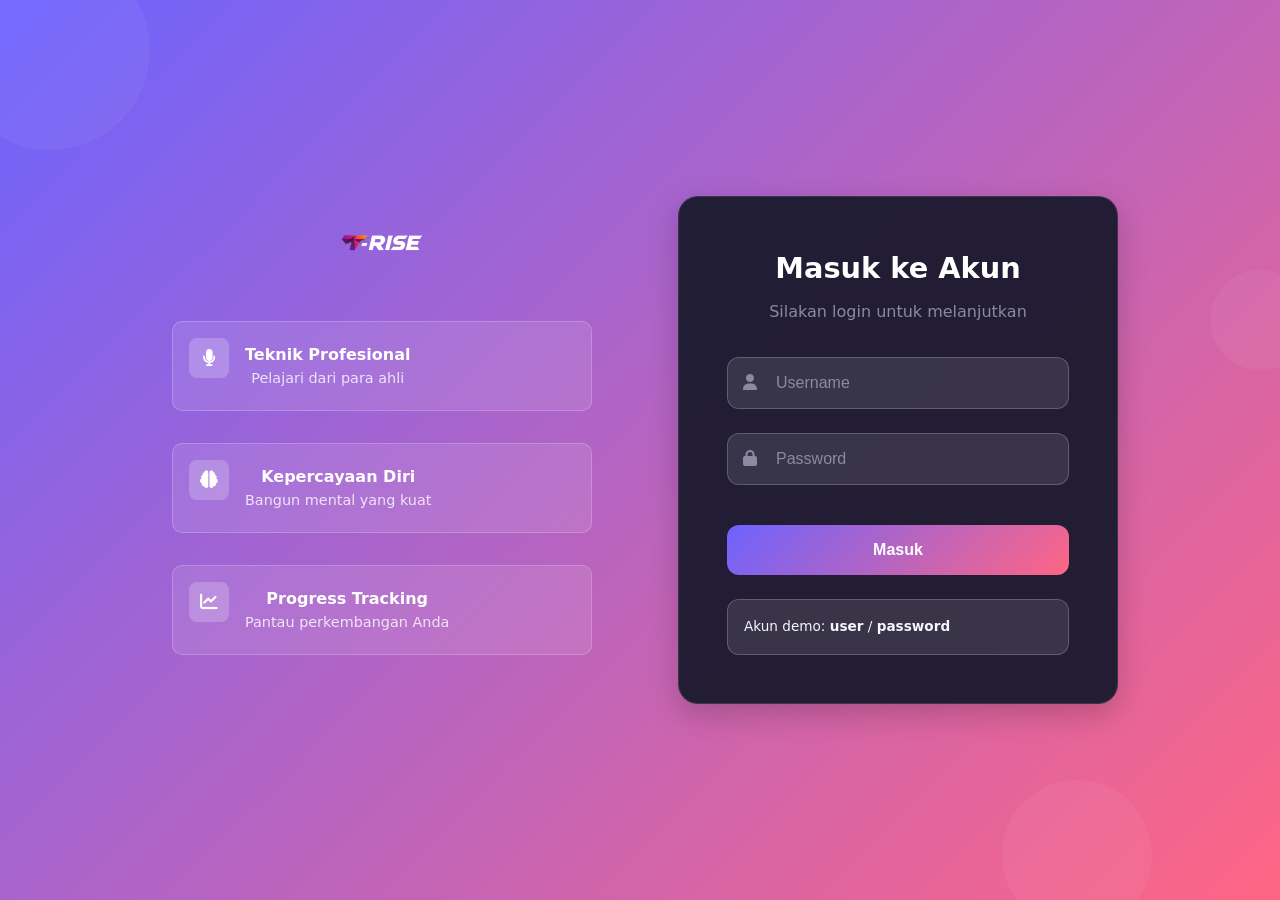
==== beranda.html @ 12af4f89 "festika-01" ====
<!DOCTYPE html>
<html lang="id">
<head>
    <meta charset="UTF-8">
    <meta name="viewport" content="width=device-width, initial-scale=1.0">
    <title>T-RISE | Beranda</title>
    <link rel="stylesheet" href="style.css">
</head>
<body>
    <header class="header">
        <div class="container">
            <div class="nav-brand">
                <div class="logo-icon">
                    <div class="logo">
    <img src="logo.png" alt="T-RISE - Public Speaking & Pengembangan Diri">
</div>
                </div>
                <span class="tagline">Public Speaking & Pengembangan Diri</span>
            </div>
            <nav class="nav-menu">
                <a href="beranda.html" class="nav-link active">Beranda</a>
                <a href="materi.html" class="nav-link">Materi</a>
                <a href="quiz.html" class="nav-link">Quiz</a>
                <a href="edukasi.html" class="nav-link">Edukasi</a>
                <button id="logoutBtn" class="btn-logout">Logout</button>
            </nav>
        </div>
    </header>

    <main class="main-content">
        <section class="hero-section">
            <div class="container">
                <div class="hero-content">
                    <h1 class="hero-title">Tingkatkan Kemampuan Public Speaking Anda</h1>
                    <p class="hero-description">
                        T-Rise membantu Anda mengembangkan keterampilan berbicara di depan umum 
                        dengan materi berkualitas, latihan interaktif, dan tips praktis.
                    </p>
                    <div class="hero-actions">
                        <a href="materi.html" class="btn-primary">Mulai Belajar</a>
                        <a href="quiz.html" class="btn-secondary">Tes Kemampuan</a>
                    </div>
                </div>
            </div>
        </section>

        <section class="features-section">
            <div class="container">
                <h2 class="section-title">Apa yang Akan Anda Pelajari?</h2>
                <div class="features-grid">
                    <div class="feature-card">
                        <div class="feature-icon">🎤</div>
                        <h3>Teknik Dasar</h3>
                        <p>Pelajari teknik dasar public speaking yang efektif dan mudah dipraktikkan.</p>
                    </div>
                    <div class="feature-card">
                        <div class="feature-icon">🧠</div>
                        <h3>Mindset & Kepercayaan Diri</h3>
                        <p>Bangun kepercayaan diri dan pola pikir yang tepat untuk berbicara di depan umum.</p>
                    </div>
                    <div class="feature-card">
                        <div class="feature-icon">💬</div>
                        <h3>Struktur Presentasi</h3>
                        <p>Pahami cara menyusun presentasi yang terstruktur dan menarik perhatian audiens.</p>
                    </div>
                    <div class="feature-card">
                        <div class="feature-icon">📊</div>
                        <h3>Quiz Interaktif</h3>
                        <p>Uji pemahaman Anda dengan quiz interaktif untuk mengukur perkembangan.</p>
                    </div>
                </div>
            </div>
        </section>
    </main>

    <footer class="footer">
        <div class="container">
            <p>&copy; 2025 T-Rise. All rights reserved.</p>
        </div>
    </footer>

    <script src="protect.js"></script>
    <script>
        document.getElementById('logoutBtn').addEventListener('click', function() {
            localStorage.removeItem('isLoggedIn');
            window.location.href = 'index.html';
        });
    </script>
</body>
</html>
---- style.css ----
/* VARIABLES & RESET */
:root {
    --primary: #6C63FF;
    --primary-dark: #5752D2;
    --secondary: #FF6584;
    --accent: #00D4AA;
    --dark: #1A1A2E;
    --darker: #0F0F1A;
    --light: #F5F7FF;
    --gray: #8A8AA3;
    --gradient: linear-gradient(135deg, var(--primary), var(--secondary));
    --shadow: 0 10px 30px rgba(0, 0, 0, 0.2);
    --transition: all 0.3s ease;
}

* {
    margin: 0;
    padding: 0;
    box-sizing: border-box;
}

body {
    font-family: 'Segoe UI', system-ui, sans-serif;
    line-height: 1.6;
    color: var(--light);
    background: var(--darker);
    overflow-x: hidden;
}

.container {
    width: 90%;
    max-width: 1200px;
    margin: 0 auto;
    padding: 0 15px;
}
/* Logo Styling */
.logo-icon {
    display: flex;
    align-items: center;
    gap: 12px;
}

.logo {
    display: flex;
    align-items: center;
    justify-content: center;
}

.logo img {
    height: 60px; /* Sesuaikan tinggi logo */
    width: auto; /* Pertahankan aspect ratio */
    display: block;
    object-fit: contain; /* Pastikan logo tidak terdistorsi */
}

.logo-text {
    font-size: 1.6rem;
    font-weight: bold;
    color: #8408a7;
    line-height: 1;
}
/* SIMPLE LOGIN LAYOUT */
.login-page {
    min-height: 100vh;
    background: linear-gradient(135deg, #6C63FF 0%, #FF6584 100%);
    display: flex;
    align-items: center;
    justify-content: center;
    padding: 1rem;
}

.login-container {
    display: grid;
    grid-template-columns: 1fr 1fr;
    gap: 2rem;
    max-width: 1000px;
    width: 100%;
    align-items: center;
}

/* Welcome Side - Simple */
.welcome-side {
    padding: 2rem;
    color: white;
}

.welcome-content {
    text-align: center;
}

.welcome-logo {
    margin-bottom: 2rem;
}

.welcome-logo .logo-img {
    height: 60px;
    margin-bottom: 1rem;
}

.welcome-text h2 {
    font-size: 2rem;
    margin-bottom: 1rem;
    font-weight: 700;
}

.welcome-text p {
    font-size: 1.1rem;
    opacity: 0.9;
    line-height: 1.6;
}

.features-grid {
    display: grid;
    gap: 1rem;
    margin: 2rem 0;
}

.feature-item {
    display: flex;
    align-items: center;
    gap: 1rem;
    padding: 1rem;
    background: rgba(255, 255, 255, 0.1);
    border-radius: 10px;
    border: 1px solid rgba(255, 255, 255, 0.2);
}

.feature-icon {
    width: 40px;
    height: 40px;
    background: rgba(255, 255, 255, 0.2);
    border-radius: 8px;
    display: flex;
    align-items: center;
    justify-content: center;
}

.feature-icon i {
    color: white;
    font-size: 1.1rem;
}

.feature-text h4 {
    margin: 0;
    font-size: 1rem;
    font-weight: 600;
}

.feature-text p {
    margin: 0;
    font-size: 0.9rem;
    opacity: 0.8;
}

/* Login Side */
.login-side {
    display: flex;
    justify-content: center;
}

.login-card {
    background: rgba(26, 26, 46, 0.95);
    border-radius: 20px;
    padding: 3rem;
    width: 100%;
    max-width: 440px;
    text-align: center;
    box-shadow: var(--shadow);
    border: 1px solid rgba(255, 255, 255, 0.1);
}

.login-header {
    margin-bottom: 2rem;
}

.login-header h2 {
    color: white;
    margin-bottom: 0.5rem;
    font-size: 1.8rem;
}

.login-header p {
    color: var(--gray);
    margin: 0;
}

/* Form Styles */
.login-form {
    text-align: left;
}

.input-group {
    position: relative;
    margin-bottom: 1.5rem;
}

.input-icon {
    position: absolute;
    left: 1rem;
    top: 50%;
    transform: translateY(-50%);
    color: var(--gray);
}

.input-group input {
    width: 100%;
    padding: 1rem 1rem 1rem 3rem;
    background: rgba(255, 255, 255, 0.1);
    border: 1px solid rgba(255, 255, 255, 0.2);
    border-radius: 10px;
    color: white;
    font-size: 1rem;
    transition: var(--transition);
}

.input-group input:focus {
    outline: none;
    border-color: #8408a7;
    background: rgba(255, 255, 255, 0.15);
}

.input-group input::placeholder {
    color: var(--gray);
}

.btn-login {
    width: 100%;
    padding: 1rem;
    background: linear-gradient(135deg, #8408a7, #6C63FF);
    color: white;
    border: none;
    border-radius: 10px;
    font-size: 1rem;
    font-weight: 600;
    cursor: pointer;
    transition: var(--transition);
    margin-top: 1rem;
}

.btn-login:hover {
    transform: translateY(-2px);
    box-shadow: 0 10px 20px rgba(132, 8, 167, 0.3);
}

.demo-account {
    margin-top: 1.5rem;
    padding: 1rem;
    background: rgba(132, 8, 167, 0.1);
    border-radius: 10px;
    font-size: 0.9rem;
    border: 1px solid rgba(132, 8, 167, 0.3);
}

/* Simple Background Elements */
.login-bg-elements {
    position: fixed;
    top: 0;
    left: 0;
    width: 100%;
    height: 100%;
    z-index: -1;
    overflow: hidden;
}

.bg-circle {
    position: absolute;
    border-radius: 50%;
    background: rgba(255, 255, 255, 0.05);
}

.bg-circle-1 {
    width: 200px;
    height: 200px;
    top: -50px;
    left: -50px;
}

.bg-circle-2 {
    width: 150px;
    height: 150px;
    bottom: -30px;
    right: 10%;
}

.bg-circle-3 {
    width: 100px;
    height: 100px;
    top: 30%;
    right: -30px;
}

/* Responsive */
@media (max-width: 768px) {
    .login-container {
        grid-template-columns: 1fr;
        gap: 1rem;
    }
    
    .welcome-side {
        padding: 1rem;
        text-align: center;
    }
    
    .welcome-text h2 {
        font-size: 1.5rem;
    }
    
    .features-grid {
        grid-template-columns: 1fr;
    }
    
    .login-card {
        padding: 2rem;
    }
}

@media (max-width: 480px) {
    .login-card {
        padding: 1.5rem;
    }
    
    .feature-item {
        flex-direction: column;
        text-align: center;
    }
}

.brand-name {
    font-size: 2.5rem;
    font-weight: 800;
    background: var(--gradient);
    -webkit-background-clip: text;
    -webkit-text-fill-color: transparent;
    background-clip: text;
    margin: 1rem 0 0.5rem;
}

.tagline {
    color: var(--gray);
    font-size: 0.9rem;
}

.login-form {
    text-align: left;
    margin-top: 2rem;
}

.input-group {
    position: relative;
    margin-bottom: 1.5rem;
}

.input-icon {
    position: absolute;
    left: 1rem;
    top: 50%;
    transform: translateY(-50%);
    color: var(--gray);
}

.input-group input {
    width: 100%;
    padding: 1rem 1rem 1rem 3rem;
    background: rgba(255, 255, 255, 0.1);
    border: 1px solid rgba(255, 255, 255, 0.2);
    border-radius: 12px;
    color: var(--light);
    font-size: 1rem;
    transition: var(--transition);
}

.input-group input:focus {
    outline: none;
    border-color: var(--primary);
}

.btn-login {
    width: 100%;
    padding: 1rem;
    background: var(--gradient);
    color: white;
    border: none;
    border-radius: 12px;
    font-size: 1rem;
    font-weight: 600;
    cursor: pointer;
    transition: var(--transition);
}

.btn-login:hover {
    transform: translateY(-2px);
    box-shadow: 0 10px 25px rgba(108, 99, 255, 0.3);
}

.demo-account {
    margin-top: 1.5rem;
    padding: 1rem;
    background: rgba(255, 255, 255, 0.1);
    border-radius: 12px;
    font-size: 0.85rem;
    border: 1px solid rgba(255, 255, 255, 0.2);
}

.notification {
    margin-top: 1rem;
    padding: 1rem;
    border-radius: 12px;
    font-weight: 600;
    text-align: center;
}

.notification.error {
    background: rgba(220, 53, 69, 0.1);
    color: #ff6b6b;
    border: 1px solid rgba(220, 53, 69, 0.2);
}

.hidden {
    display: none !important;
}

/* HEADER */
.header {
    background: rgba(26, 26, 46, 0.95);
    border-bottom: 1px solid rgba(255, 255, 255, 0.1);
    position: sticky;
    top: 0;
    z-index: 1000;
    backdrop-filter: blur(10px);
}

.header .container {
    display: flex;
    justify-content: space-between;
    align-items: center;
    padding: 1rem 15px;
}

.nav-brand {
    display: flex;
    align-items: center;
    gap: 1rem;
}

.nav-brand .tagline {
    font-size: 0.8rem;
}

.nav-menu {
    display: flex;
    align-items: center;
    gap: 1.5rem;
}

.nav-link {
    text-decoration: none;
    color: var(--gray);
    font-weight: 500;
    padding: 0.5rem 1rem;
    border-radius: 8px;
    transition: var(--transition);
}

.nav-link:hover {
    color: var(--light);
    background: rgba(255, 255, 255, 0.1);
}

.nav-link.active {
    color: var(--primary);
    background: rgba(108, 99, 255, 0.1);
}

.btn-logout {
    background: transparent;
    color: var(--secondary);
    border: 1px solid var(--secondary);
    border-radius: 8px;
    padding: 0.5rem 1rem;
    font-weight: 500;
    cursor: pointer;
    transition: var(--transition);
}

.btn-logout:hover {
    background: var(--secondary);
    color: white;
}

/* MAIN CONTENT */
.main-content {
    min-height: calc(100vh - 80px);
    padding: 2rem 0;
}

.page-title {
    font-size: 2.5rem;
    font-weight: 800;
    margin-bottom: 1rem;
    background: var(--gradient);
    -webkit-background-clip: text;
    -webkit-text-fill-color: transparent;
    background-clip: text;
    text-align: center;
}

.page-subtitle {
    font-size: 1.1rem;
    color: var(--gray);
    margin-bottom: 2rem;
    text-align: center;
}

/* BUTTONS */
.btn-primary, .btn-secondary {
    display: inline-block;
    padding: 0.75rem 1.5rem;
    border-radius: 8px;
    font-weight: 600;
    text-decoration: none;
    transition: var(--transition);
    border: none;
    cursor: pointer;
    font-size: 1rem;
}

.btn-primary {
    background: var(--gradient);
    color: white;
}

.btn-primary:hover {
    transform: translateY(-2px);
    box-shadow: 0 5px 15px rgba(108, 99, 255, 0.3);
}

.btn-secondary {
    background: transparent;
    color: var(--light);
    border: 1px solid rgba(255, 255, 255, 0.2);
}

.btn-secondary:hover {
    background: rgba(255, 255, 255, 0.1);
}

/* HERO SECTION */
.hero-section {
    padding: 4rem 0;
    text-align: center;
}

.hero-title {
    font-size: 3rem;
    margin-bottom: 1.5rem;
    background: var(--gradient);
    -webkit-background-clip: text;
    -webkit-text-fill-color: transparent;
    background-clip: text;
}

.hero-description {
    font-size: 1.2rem;
    color: var(--gray);
    margin-bottom: 2rem;
    max-width: 600px;
    margin-left: auto;
    margin-right: auto;
}

.hero-actions {
    display: flex;
    gap: 1rem;
    justify-content: center;
}

/* FEATURES SECTION */
.features-section {
    padding: 4rem 0;
}

.section-title {
    text-align: center;
    font-size: 2.5rem;
    margin-bottom: 3rem;
    background: var(--gradient);
    -webkit-background-clip: text;
    -webkit-text-fill-color: transparent;
    background-clip: text;
}

.features-grid {
    display: grid;
    grid-template-columns: repeat(auto-fit, minmax(250px, 1fr));
    gap: 2rem;
}

.feature-card {
    background: rgba(255, 255, 255, 0.05);
    border-radius: 16px;
    padding: 2rem;
    text-align: center;
    transition: var(--transition);
    border: 1px solid rgba(255, 255, 255, 0.1);
}

.feature-card:hover {
    transform: translateY(-5px);
    background: rgba(255, 255, 255, 0.08);
}

.feature-icon {
    font-size: 3rem;
    margin-bottom: 1rem;
}

.feature-card h3 {
    font-size: 1.3rem;
    margin-bottom: 1rem;
    color: var(--light);
}

.feature-card p {
    color: var(--gray);
    line-height: 1.6;
}

/* MATERI PAGE */
.materi-grid {
    display: grid;
    grid-template-columns: repeat(auto-fill, minmax(350px, 1fr));
    gap: 2rem;
    margin-top: 2rem;
}

.materi-card {
    background: rgba(255, 255, 255, 0.05);
    border-radius: 16px;
    overflow: hidden;
    transition: var(--transition);
    border: 1px solid rgba(255, 255, 255, 0.1);
}

.materi-card:hover {
    transform: translateY(-5px);
    background: rgba(255, 255, 255, 0.08);
}

.materi-header {
    padding: 1.5rem;
    background: rgba(0, 0, 0, 0.2);
    display: flex;
    justify-content: space-between;
    align-items: center;
    border-bottom: 1px solid rgba(255, 255, 255, 0.1);
}

.materi-header h2 {
    font-size: 1.3rem;
    color: var(--light);
}

.badge {
    padding: 0.4rem 0.8rem;
    border-radius: 20px;
    font-size: 0.8rem;
    font-weight: 600;
    background: var(--gradient);
    color: white;
}

.materi-content {
    padding: 1.5rem;
}

.materi-content p {
    color: var(--gray);
    margin-bottom: 1rem;
    line-height: 1.6;
}

.materi-content ul {
    list-style: none;
    padding: 0;
}

.materi-content li {
    padding: 0.5rem 0;
    color: var(--gray);
    position: relative;
    padding-left: 1.5rem;
}

.materi-content li::before {
    content: '✓';
    position: absolute;
    left: 0;
    color: var(--accent);
    font-weight: bold;
}

/* MODUL CONTAINER STYLES */
.modul-container {
    display: flex;
    flex-direction: column;
    gap: 2rem;
    margin-top: 2rem;
}

.modul-card {
    background: rgba(255, 255, 255, 0.05);
    border-radius: 16px;
    border: 1px solid rgba(255, 255, 255, 0.1);
    overflow: hidden;
    transition: var(--transition);
}

.modul-card:hover {
    transform: translateY(-5px);
    background: rgba(255, 255, 255, 0.08);
}

.modul-header {
    background: rgba(108, 99, 255, 0.1);
    padding: 2rem;
    border-bottom: 1px solid rgba(255, 255, 255, 0.1);
    display: flex;
    align-items: center;
    gap: 1.5rem;
}

.modul-number {
    width: 60px;
    height: 60px;
    background: var(--gradient);
    border-radius: 12px;
    display: flex;
    align-items: center;
    justify-content: center;
    color: white;
    font-size: 1.5rem;
    font-weight: 800;
}

.modul-header h2 {
    color: var(--light);
    margin: 0;
    font-size: 1.5rem;
}

.modul-content {
    padding: 2rem;
}

.modul-content h3 {
    color: var(--light);
    margin: 1.5rem 0 1rem 0;
    font-size: 1.2rem;
}

.modul-content h3:first-child {
    margin-top: 0;
}

.modul-content p {
    color: var(--gray);
    line-height: 1.6;
    margin-bottom: 1rem;
}

.modul-content ul, .modul-content ol {
    color: var(--gray);
    margin: 1rem 0;
    padding-left: 1.5rem;
}

.modul-content li {
    margin-bottom: 0.5rem;
    line-height: 1.5;
}

.modul-content strong {
    color: var(--light);
}

/* Responsive Design */
@media (max-width: 768px) {
    .modul-header {
        flex-direction: column;
        text-align: center;
        gap: 1rem;
        padding: 1.5rem;
    }
    
    .modul-content {
        padding: 1.5rem;
    }
    
    .modul-header h2 {
        font-size: 1.3rem;
    }
}

/* QUIZ PAGE */
.quiz-container {
    background: rgba(255, 255, 255, 0.05);
    border-radius: 16px;
    padding: 2rem;
    max-width: 800px;
    margin: 0 auto;
    border: 1px solid rgba(255, 255, 255, 0.1);
}

.quiz-start {
    text-align: center;
    padding: 2rem 0;
}

.quiz-start h2 {
    margin-bottom: 1rem;
    color: var(--light);
}

.quiz-start p {
    margin-bottom: 2rem;
    color: var(--gray);
}

.quiz-screen {
    display: flex;
    flex-direction: column;
    gap: 2rem;
}

.quiz-progress {
    display: flex;
    flex-direction: column;
    gap: 0.5rem;
}

.progress-bar {
    height: 6px;
    background: rgba(255, 255, 255, 0.1);
    border-radius: 3px;
    overflow: hidden;
}

.progress-fill {
    height: 100%;
    background: var(--gradient);
    border-radius: 3px;
    transition: width 0.3s ease;
}

.quiz-question h2 {
    margin-bottom: 1.5rem;
    color: var(--light);
}

.quiz-options {
    display: flex;
    flex-direction: column;
    gap: 1rem;
}

.quiz-option {
    padding: 1rem;
    background: rgba(255, 255, 255, 0.05);
    border: 1px solid rgba(255, 255, 255, 0.1);
    border-radius: 8px;
    cursor: pointer;
    transition: var(--transition);
}

.quiz-option:hover {
    background: rgba(255, 255, 255, 0.1);
}

.quiz-option.selected {
    background: rgba(108, 99, 255, 0.2);
    border-color: var(--primary);
}

.quiz-navigation {
    text-align: center;
}

.quiz-result {
    text-align: center;
    padding: 2rem 0;
}

.score-display {
    margin: 2rem 0;
}

.score-circle {
    width: 150px;
    height: 150px;
    border-radius: 50%;
    background: var(--gradient);
    display: flex;
    flex-direction: column;
    justify-content: center;
    align-items: center;
    color: white;
    margin: 0 auto;
}

#scoreValue {
    font-size: 2.5rem;
    font-weight: 700;
}

.score-label {
    font-size: 0.9rem;
}

.result-message {
    font-size: 1.1rem;
    margin-bottom: 2rem;
    color: var(--gray);
}

.result-actions {
    display: flex;
    justify-content: center;
    gap: 1rem;
}

/* EDUKASI PAGE */
.articles-grid {
    display: grid;
    grid-template-columns: repeat(auto-fill, minmax(350px, 1fr));
    gap: 2rem;
    margin-top: 2rem;
}

.article-card {
    background: rgba(255, 255, 255, 0.05);
    border-radius: 16px;
    overflow: hidden;
    transition: var(--transition);
    border: 1px solid rgba(255, 255, 255, 0.1);
}

.article-card:hover {
    transform: translateY(-5px);
    background: rgba(255, 255, 255, 0.08);
}

.article-image {
    height: 150px;
    background: var(--gradient);
    display: flex;
    justify-content: center;
    align-items: center;
}

.image-placeholder {
    font-size: 3rem;
}

.article-content {
    padding: 1.5rem;
}

.article-content h2 {
    font-size: 1.3rem;
    margin-bottom: 0.75rem;
    color: var(--light);
}

.article-meta {
    font-size: 0.85rem;
    color: var(--gray);
    margin-bottom: 1rem;
}

.article-excerpt {
    color: var(--gray);
    margin-bottom: 1.5rem;
    line-height: 1.6;
}

.article-link {
    color: var(--primary);
    text-decoration: none;
    font-weight: 600;
    transition: var(--transition);
}

.article-link:hover {
    color: var(--primary-dark);
}

/* FOOTER */
.footer {
    background: rgba(15, 15, 26, 0.8);
    border-top: 1px solid rgba(255, 255, 255, 0.1);
    padding: 2rem 0;
    margin-top: 4rem;
    text-align: center;
}

/* RESPONSIVE DESIGN */
@media (max-width: 768px) {
    .header .container {
        flex-direction: column;
        gap: 1rem;
    }
    
    .nav-menu {
        flex-wrap: wrap;
        justify-content: center;
    }
    
    .page-title {
        font-size: 2rem;
    }
    
    .hero-title {
        font-size: 2rem;
    }
    
    .section-title {
        font-size: 2rem;
    }
    
    .features-grid,
    .materi-grid,
    .articles-grid {
        grid-template-columns: 1fr;
    }
    
    .hero-actions {
        flex-direction: column;
        align-items: center;
    }
    
    .result-actions {
        flex-direction: column;
        align-items: center;
    }

    /* Additional styles for detail pages */
.exercise-steps {
    display: flex;
    flex-direction: column;
    gap: 1.5rem;
    margin-top: 1.5rem;
}

.step {
    display: flex;
    gap: 1rem;
    align-items: flex-start;
}

.step-number {
    width: 40px;
    height: 40px;
    background: var(--gradient);
    border-radius: 50%;
    display: flex;
    align-items: center;
    justify-content: center;
    color: white;
    font-weight: 700;
    flex-shrink: 0;
}

.step-content h4 {
    color: var(--light);
    margin-bottom: 0.5rem;
}

.step-content p {
    color: var(--gray);
    line-height: 1.6;
}

.technique-grid {
    display: grid;
    grid-template-columns: repeat(auto-fit, minmax(250px, 1fr));
    gap: 1.5rem;
    margin-top: 1.5rem;
}

.technique-item {
    display: flex;
    gap: 1rem;
    padding: 1.5rem;
    background: rgba(255, 255, 255, 0.05);
    border-radius: 12px;
    border: 1px solid rgba(255, 255, 255, 0.1);
}

.technique-icon {
    width: 50px;
    height: 50px;
    background: var(--gradient);
    border-radius: 12px;
    display: flex;
    align-items: center;
    justify-content: center;
    color: white;
    font-size: 1.2rem;
    flex-shrink: 0;
}

.technique-content h4 {
    color: var(--light);
    margin-bottom: 0.5rem;
}

.technique-content p {
    color: var(--gray);
    font-size: 0.9rem;
    line-height: 1.5;
}

/* QUICK ACCESS STYLES */
.quick-access {
    margin-top: 4rem;
    padding: 2rem;
    background: rgba(255, 255, 255, 0.05);
    border-radius: 20px;
    border: 1px solid rgba(255, 255, 255, 0.1);
}

.quick-access h3 {
    text-align: center;
    margin-bottom: 2rem;
    color: var(--light);
}

.quick-links {
    display: flex;
    flex-direction: column;
    gap: 1rem;
}

.quick-link {
    display: flex;
    align-items: center;
    gap: 1.5rem;
    padding: 1.5rem;
    background: rgba(255, 255, 255, 0.05);
    border-radius: 12px;
    text-decoration: none;
    transition: var(--transition);
    border: 1px solid rgba(255, 255, 255, 0.1);
}

.quick-link:hover {
    background: rgba(255, 255, 255, 0.1);
    transform: translateX(10px);
    border-color: var(--primary);
}

.quick-icon {
    width: 50px;
    height: 50px;
    background: var(--gradient);
    border-radius: 12px;
    display: flex;
    align-items: center;
    justify-content: center;
    color: white;
    font-size: 1.2rem;
}

.quick-content {
    flex: 1;
}

.quick-content h4 {
    color: var(--light);
    margin-bottom: 0.25rem;
}

.quick-content p {
    color: var(--gray);
    font-size: 0.9rem;
    margin-bottom: 0.5rem;
}

.quick-status {
    font-size: 0.8rem;
    padding: 0.3rem 0.8rem;
    border-radius: 15px;
    background: rgba(0, 212, 170, 0.2);
    color: var(--accent);
    border: 1px solid rgba(0, 212, 170, 0.3);
}

.quick-link i.fa-chevron-right {
    color: var(--gray);
    transition: var(--transition);
}

.quick-link:hover i.fa-chevron-right {
    color: var(--primary);
    transform: translateX(5px);
}

/* PATH STEPS AS LINKS */
.path-steps {
    display: flex;
    justify-content: center;
    gap: 2rem;
    margin-top: 2rem;
}

.path-step {
    display: flex;
    align-items: center;
    gap: 1rem;
    padding: 1.5rem;
    background: rgba(255, 255, 255, 0.05);
    border-radius: 16px;
    border: 1px solid rgba(255, 255, 255, 0.1);
    transition: var(--transition);
    flex: 1;
    max-width: 200px;
    text-decoration: none;
    color: inherit;
}

.path-step:hover {
    background: rgba(255, 255, 255, 0.1);
    transform: translateY(-5px);
    border-color: var(--primary);
}

.path-step.active {
    background: rgba(108, 99, 255, 0.2);
    border-color: var(--primary);
    transform: translateY(-5px);
}

/* BUTTON STYLES FOR LINKS */
.btn-continue, .btn-start {
    display: inline-flex;
    align-items: center;
    gap: 0.5rem;
    padding: 0.75rem 1.5rem;
    background: var(--gradient);
    color: white;
    border: none;
    border-radius: 8px;
    font-weight: 600;
    text-decoration: none;
    cursor: pointer;
    transition: var(--transition);
    font-size: 0.9rem;
}

.btn-continue:hover, .btn-start:hover {
    transform: translateY(-2px);
    box-shadow: 0 5px 15px rgba(108, 99, 255, 0.3);
}

.btn-start {
    background: rgba(255, 255, 255, 0.1);
    border: 1px solid rgba(255, 255, 255, 0.2);
}

.btn-start:hover {
    background: rgba(255, 255, 255, 0.2);
}

/* PROGRESS BAR STYLES */
.progress-container {
    flex: 1;
}

.progress-info {
    display: flex;
    justify-content: space-between;
    margin-bottom: 0.5rem;
    font-size: 0.85rem;
}

.progress-text {
    color: var(--gray);
}

.progress-percent {
    color: var(--light);
    font-weight: 600;
}

.progress-bar {
    width: 100%;
    height: 6px;
    background: rgba(255, 255, 255, 0.1);
    border-radius: 3px;
    overflow: hidden;
}

.progress-fill {
    height: 100%;
    border-radius: 3px;
    transition: width 0.3s ease;
}

/* Responsive Design */
@media (max-width: 768px) {
    .path-steps {
        flex-direction: column;
        align-items: center;
    }
    
    .path-step {
        max-width: 100%;
        width: 100%;
    }
    
    .quick-link {
        flex-direction: column;
        text-align: center;
        gap: 1rem;
    }
    
    .quick-link:hover {
        transform: translateY(-5px);
    }
    
    .materi-footer {
        flex-direction: column;
        gap: 1rem;
    }
    
    .progress-container {
        width: 100%;
    }
}
}
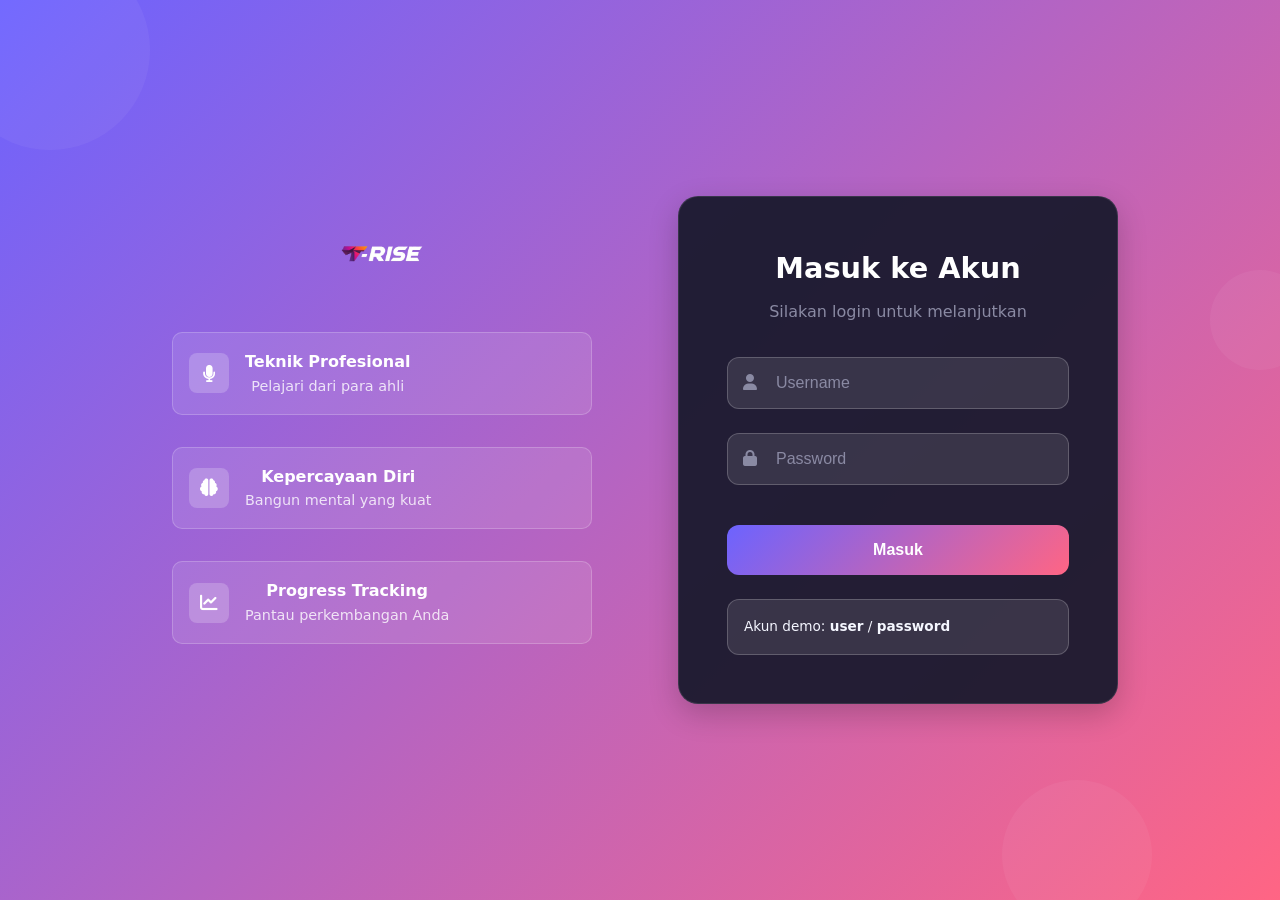
==== commit 39de85f6: "update header" ====
--- a/beranda.html
+++ b/beranda.html
@@ -8,24 +8,38 @@
 </head>
 <body>
     <header class="header">
-        <div class="container">
-            <div class="nav-brand">
-                <div class="logo-icon">
-                    <div class="logo">
-    <img src="logo.png" alt="T-RISE - Public Speaking & Pengembangan Diri">
-</div>
-                </div>
-                <span class="tagline">Public Speaking & Pengembangan Diri</span>
-            </div>
-            <nav class="nav-menu">
-                <a href="beranda.html" class="nav-link active">Beranda</a>
-                <a href="materi.html" class="nav-link">Materi</a>
-                <a href="quiz.html" class="nav-link">Quiz</a>
-                <a href="edukasi.html" class="nav-link">Edukasi</a>
-                <button id="logoutBtn" class="btn-logout">Logout</button>
-            </nav>
-        </div>
-    </header>
+  <div class="container">
+    
+    <!-- 1. BAGIAN KIRI (LOGO & BRAND) -->
+    <div class="nav-brand">
+      <div class="logo">
+        <!-- Ganti src dengan path logo kamu yang benar -->
+        <img src="logo.png" alt="Logo T-Rise"> 
+      </div>
+      <div>
+        <div class="brand-name">T-RISE</div>
+        <span class="tagline">Public Speaking & Pengembangan Diri</span>
+      </div>
+    </div>
+
+    <!-- 2. TOMBOL HAMBURGER (WAJIB ADA) -->
+    <button class="nav-toggle" id="navToggle" aria-label="Menu" aria-expanded="false">
+      <span></span>
+      <span></span>
+      <span></span>
+    </button>
+
+    <!-- 3. MENU NAVIGASI -->
+    <nav class="nav-menu" id="navMenu">
+      <a href="#" class="nav-link active">Beranda</a>
+      <a href="#" class="nav-link">Materi</a>
+      <a href="#" class="nav-link">Quiz</a>
+      <a href="#" class="nav-link">Edukasi</a>
+      <button class="btn-logout">Logout</button>
+    </nav>
+
+  </div>
+</header>
 
     <main class="main-content">
         <section class="hero-section">
@@ -81,6 +95,36 @@
 
     <script src="protect.js"></script>
     <script>
+        
+(function () {
+  const toggle = document.getElementById('navToggle');
+  const menu = document.getElementById('navMenu');
+  if (!toggle || !menu) return;
+
+  toggle.addEventListener('click', function () {
+    const open = menu.classList.toggle('is-open');
+    toggle.classList.toggle('is-open', open);
+    toggle.setAttribute('aria-expanded', open ? 'true' : 'false');
+  });
+
+  // Tutup menu jika link diklik
+  menu.querySelectorAll('a, .btn-logout').forEach(function (el) {
+    el.addEventListener('click', function () {
+      menu.classList.remove('is-open');
+      toggle.classList.remove('is-open');
+      toggle.setAttribute('aria-expanded', 'false');
+    });
+  });
+
+  // Tutup menu jika klik di luar area header
+  document.addEventListener('click', function (e) {
+    if (!menu.classList.contains('is-open')) return;
+    if (e.target.closest('.header')) return;
+    menu.classList.remove('is-open');
+    toggle.classList.remove('is-open');
+    toggle.setAttribute('aria-expanded', 'false');
+  });
+})();
         document.getElementById('logoutBtn').addEventListener('click', function() {
             localStorage.removeItem('isLoggedIn');
             window.location.href = 'index.html';
--- a/style.css
+++ b/style.css
@@ -1,4 +1,6 @@
-/* VARIABLES & RESET */
+/* ══════════════════════════════════════════
+   VARIABLES & RESET
+══════════════════════════════════════════ */
 :root {
     --primary: #6C63FF;
     --primary-dark: #5752D2;
@@ -33,7 +35,10 @@
     margin: 0 auto;
     padding: 0 15px;
 }
-/* Logo Styling */
+
+/* ══════════════════════════════════════════
+   LOGO
+══════════════════════════════════════════ */
 .logo-icon {
     display: flex;
     align-items: center;
@@ -47,10 +52,10 @@
 }
 
 .logo img {
-    height: 60px; /* Sesuaikan tinggi logo */
-    width: auto; /* Pertahankan aspect ratio */
+    height: 60px;
+    width: auto;
     display: block;
-    object-fit: contain; /* Pastikan logo tidak terdistorsi */
+    object-fit: contain;
 }
 
 .logo-text {
@@ -59,7 +64,10 @@
     color: #8408a7;
     line-height: 1;
 }
-/* SIMPLE LOGIN LAYOUT */
+
+/* ══════════════════════════════════════════
+   LOGIN PAGE
+══════════════════════════════════════════ */
 .login-page {
     min-height: 100vh;
     background: linear-gradient(135deg, #6C63FF 0%, #FF6584 100%);
@@ -78,7 +86,6 @@
     align-items: center;
 }
 
-/* Welcome Side - Simple */
 .welcome-side {
     padding: 2rem;
     color: white;
@@ -152,7 +159,7 @@
     opacity: 0.8;
 }
 
-/* Login Side */
+/* Login side */
 .login-side {
     display: flex;
     justify-content: center;
@@ -184,9 +191,9 @@
     margin: 0;
 }
 
-/* Form Styles */
 .login-form {
     text-align: left;
+    margin-top: 2rem;
 }
 
 .input-group {
@@ -207,15 +214,15 @@
     padding: 1rem 1rem 1rem 3rem;
     background: rgba(255, 255, 255, 0.1);
     border: 1px solid rgba(255, 255, 255, 0.2);
-    border-radius: 10px;
-    color: white;
+    border-radius: 12px;
+    color: var(--light);
     font-size: 1rem;
     transition: var(--transition);
 }
 
 .input-group input:focus {
     outline: none;
-    border-color: #8408a7;
+    border-color: var(--primary);
     background: rgba(255, 255, 255, 0.15);
 }
 
@@ -226,10 +233,10 @@
 .btn-login {
     width: 100%;
     padding: 1rem;
-    background: linear-gradient(135deg, #8408a7, #6C63FF);
+    background: var(--gradient);
     color: white;
     border: none;
-    border-radius: 10px;
+    border-radius: 12px;
     font-size: 1rem;
     font-weight: 600;
     cursor: pointer;
@@ -239,19 +246,34 @@
 
 .btn-login:hover {
     transform: translateY(-2px);
-    box-shadow: 0 10px 20px rgba(132, 8, 167, 0.3);
+    box-shadow: 0 10px 25px rgba(108, 99, 255, 0.3);
 }
 
 .demo-account {
     margin-top: 1.5rem;
     padding: 1rem;
-    background: rgba(132, 8, 167, 0.1);
-    border-radius: 10px;
+    background: rgba(255, 255, 255, 0.1);
+    border-radius: 12px;
+    font-size: 0.85rem;
+    border: 1px solid rgba(255, 255, 255, 0.2);
+}
+
+.brand-name {
+    font-size: 2.5rem;
+    font-weight: 800;
+    background: var(--gradient);
+    -webkit-background-clip: text;
+    -webkit-text-fill-color: transparent;
+    background-clip: text;
+    margin: 1rem 0 0.5rem;
+}
+
+.tagline {
+    color: var(--gray);
     font-size: 0.9rem;
-    border: 1px solid rgba(132, 8, 167, 0.3);
-}
-
-/* Simple Background Elements */
+}
+
+/* Background elements */
 .login-bg-elements {
     position: fixed;
     top: 0;
@@ -289,118 +311,7 @@
     right: -30px;
 }
 
-/* Responsive */
-@media (max-width: 768px) {
-    .login-container {
-        grid-template-columns: 1fr;
-        gap: 1rem;
-    }
-    
-    .welcome-side {
-        padding: 1rem;
-        text-align: center;
-    }
-    
-    .welcome-text h2 {
-        font-size: 1.5rem;
-    }
-    
-    .features-grid {
-        grid-template-columns: 1fr;
-    }
-    
-    .login-card {
-        padding: 2rem;
-    }
-}
-
-@media (max-width: 480px) {
-    .login-card {
-        padding: 1.5rem;
-    }
-    
-    .feature-item {
-        flex-direction: column;
-        text-align: center;
-    }
-}
-
-.brand-name {
-    font-size: 2.5rem;
-    font-weight: 800;
-    background: var(--gradient);
-    -webkit-background-clip: text;
-    -webkit-text-fill-color: transparent;
-    background-clip: text;
-    margin: 1rem 0 0.5rem;
-}
-
-.tagline {
-    color: var(--gray);
-    font-size: 0.9rem;
-}
-
-.login-form {
-    text-align: left;
-    margin-top: 2rem;
-}
-
-.input-group {
-    position: relative;
-    margin-bottom: 1.5rem;
-}
-
-.input-icon {
-    position: absolute;
-    left: 1rem;
-    top: 50%;
-    transform: translateY(-50%);
-    color: var(--gray);
-}
-
-.input-group input {
-    width: 100%;
-    padding: 1rem 1rem 1rem 3rem;
-    background: rgba(255, 255, 255, 0.1);
-    border: 1px solid rgba(255, 255, 255, 0.2);
-    border-radius: 12px;
-    color: var(--light);
-    font-size: 1rem;
-    transition: var(--transition);
-}
-
-.input-group input:focus {
-    outline: none;
-    border-color: var(--primary);
-}
-
-.btn-login {
-    width: 100%;
-    padding: 1rem;
-    background: var(--gradient);
-    color: white;
-    border: none;
-    border-radius: 12px;
-    font-size: 1rem;
-    font-weight: 600;
-    cursor: pointer;
-    transition: var(--transition);
-}
-
-.btn-login:hover {
-    transform: translateY(-2px);
-    box-shadow: 0 10px 25px rgba(108, 99, 255, 0.3);
-}
-
-.demo-account {
-    margin-top: 1.5rem;
-    padding: 1rem;
-    background: rgba(255, 255, 255, 0.1);
-    border-radius: 12px;
-    font-size: 0.85rem;
-    border: 1px solid rgba(255, 255, 255, 0.2);
-}
-
+/* Notification */
 .notification {
     margin-top: 1rem;
     padding: 1rem;
@@ -419,7 +330,9 @@
     display: none !important;
 }
 
-/* HEADER */
+/* ══════════════════════════════════════════
+   HEADER (SUDAH DIPERBAIKI)
+══════════════════════════════════════════ */
 .header {
     background: rgba(26, 26, 46, 0.95);
     border-bottom: 1px solid rgba(255, 255, 255, 0.1);
@@ -427,38 +340,68 @@
     top: 0;
     z-index: 1000;
     backdrop-filter: blur(10px);
+    -webkit-backdrop-filter: blur(10px);
 }
 
 .header .container {
     display: flex;
     justify-content: space-between;
     align-items: center;
-    padding: 1rem 15px;
-}
-
+    padding: 0.75rem 15px;
+    gap: 1rem;
+}
+
+/* Brand */
 .nav-brand {
     display: flex;
     align-items: center;
-    gap: 1rem;
+    gap: 0.75rem;
+    min-width: 0;
+    flex-shrink: 1;
+}
+
+.nav-brand .logo img {
+    height: 40px;
+    width: auto;
+    display: block;
+    object-fit: contain;
+}
+
+.nav-brand .brand-name {
+    font-size: 1.15rem;
+    font-weight: 800;
+    line-height: 1.1;
+    background: var(--gradient);
+    -webkit-background-clip: text;
+    -webkit-text-fill-color: transparent;
+    background-clip: text;
+    white-space: nowrap;
 }
 
 .nav-brand .tagline {
-    font-size: 0.8rem;
-}
-
+    font-size: 0.7rem;
+    line-height: 1.1;
+    color: var(--gray);
+    display: block;
+    white-space: nowrap;
+}
+
+/* Menu desktop */
 .nav-menu {
     display: flex;
     align-items: center;
-    gap: 1.5rem;
+    gap: 0.5rem;
 }
 
 .nav-link {
     text-decoration: none;
     color: var(--gray);
     font-weight: 500;
-    padding: 0.5rem 1rem;
+    font-size: 0.9rem;
+    padding: 0.5rem 0.9rem;
     border-radius: 8px;
     transition: var(--transition);
+    white-space: nowrap;
 }
 
 .nav-link:hover {
@@ -476,10 +419,12 @@
     color: var(--secondary);
     border: 1px solid var(--secondary);
     border-radius: 8px;
-    padding: 0.5rem 1rem;
+    padding: 0.5rem 0.9rem;
+    font-size: 0.85rem;
     font-weight: 500;
     cursor: pointer;
     transition: var(--transition);
+    white-space: nowrap;
 }
 
 .btn-logout:hover {
@@ -487,7 +432,50 @@
     color: white;
 }
 
-/* MAIN CONTENT */
+/* Hamburger (hidden di desktop) */
+.nav-toggle {
+    display: none;
+    flex-direction: column;
+    justify-content: center;
+    align-items: center;
+    gap: 4px;
+    width: 38px;
+    height: 38px;
+    background: rgba(255, 255, 255, 0.05);
+    border: 1px solid rgba(255, 255, 255, 0.1);
+    border-radius: 8px;
+    cursor: pointer;
+    flex-shrink: 0;
+    padding: 0;
+    transition: var(--transition);
+}
+
+.nav-toggle:hover {
+    background: rgba(255, 255, 255, 0.1);
+}
+
+.nav-toggle span {
+    display: block;
+    width: 16px;
+    height: 2px;
+    background: var(--light);
+    border-radius: 2px;
+    transition: var(--transition);
+}
+
+.nav-toggle.is-open span:nth-child(1) {
+    transform: translateY(6px) rotate(45deg);
+}
+.nav-toggle.is-open span:nth-child(2) {
+    opacity: 0;
+}
+.nav-toggle.is-open span:nth-child(3) {
+    transform: translateY(-6px) rotate(-45deg);
+}
+
+/* ══════════════════════════════════════════
+   MAIN CONTENT
+══════════════════════════════════════════ */
 .main-content {
     min-height: calc(100vh - 80px);
     padding: 2rem 0;
@@ -511,8 +499,11 @@
     text-align: center;
 }
 
-/* BUTTONS */
-.btn-primary, .btn-secondary {
+/* ══════════════════════════════════════════
+   BUTTONS
+══════════════════════════════════════════ */
+.btn-primary,
+.btn-secondary {
     display: inline-block;
     padding: 0.75rem 1.5rem;
     border-radius: 8px;
@@ -544,7 +535,9 @@
     background: rgba(255, 255, 255, 0.1);
 }
 
-/* HERO SECTION */
+/* ══════════════════════════════════════════
+   HERO SECTION
+══════════════════════════════════════════ */
 .hero-section {
     padding: 4rem 0;
     text-align: center;
@@ -574,7 +567,9 @@
     justify-content: center;
 }
 
-/* FEATURES SECTION */
+/* ══════════════════════════════════════════
+   FEATURES SECTION
+══════════════════════════════════════════ */
 .features-section {
     padding: 4rem 0;
 }
@@ -609,9 +604,14 @@
     background: rgba(255, 255, 255, 0.08);
 }
 
-.feature-icon {
+.feature-card .feature-icon {
     font-size: 3rem;
     margin-bottom: 1rem;
+    width: auto;
+    height: auto;
+    background: transparent;
+    border-radius: 0;
+    display: block;
 }
 
 .feature-card h3 {
@@ -625,7 +625,9 @@
     line-height: 1.6;
 }
 
-/* MATERI PAGE */
+/* ══════════════════════════════════════════
+   MATERI PAGE
+══════════════════════════════════════════ */
 .materi-grid {
     display: grid;
     grid-template-columns: repeat(auto-fill, minmax(350px, 1fr));
@@ -699,7 +701,9 @@
     font-weight: bold;
 }
 
-/* MODUL CONTAINER STYLES */
+/* ══════════════════════════════════════════
+   MODUL
+══════════════════════════════════════════ */
 .modul-container {
     display: flex;
     flex-direction: column;
@@ -740,6 +744,7 @@
     color: white;
     font-size: 1.5rem;
     font-weight: 800;
+    flex-shrink: 0;
 }
 
 .modul-header h2 {
@@ -768,7 +773,8 @@
     margin-bottom: 1rem;
 }
 
-.modul-content ul, .modul-content ol {
+.modul-content ul,
+.modul-content ol {
     color: var(--gray);
     margin: 1rem 0;
     padding-left: 1.5rem;
@@ -783,25 +789,9 @@
     color: var(--light);
 }
 
-/* Responsive Design */
-@media (max-width: 768px) {
-    .modul-header {
-        flex-direction: column;
-        text-align: center;
-        gap: 1rem;
-        padding: 1.5rem;
-    }
-    
-    .modul-content {
-        padding: 1.5rem;
-    }
-    
-    .modul-header h2 {
-        font-size: 1.3rem;
-    }
-}
-
-/* QUIZ PAGE */
+/* ══════════════════════════════════════════
+   QUIZ PAGE
+══════════════════════════════════════════ */
 .quiz-container {
     background: rgba(255, 255, 255, 0.05);
     border-radius: 16px;
@@ -928,7 +918,9 @@
     gap: 1rem;
 }
 
-/* EDUKASI PAGE */
+/* ══════════════════════════════════════════
+   EDUKASI PAGE
+══════════════════════════════════════════ */
 .articles-grid {
     display: grid;
     grid-template-columns: repeat(auto-fill, minmax(350px, 1fr));
@@ -994,56 +986,9 @@
     color: var(--primary-dark);
 }
 
-/* FOOTER */
-.footer {
-    background: rgba(15, 15, 26, 0.8);
-    border-top: 1px solid rgba(255, 255, 255, 0.1);
-    padding: 2rem 0;
-    margin-top: 4rem;
-    text-align: center;
-}
-
-/* RESPONSIVE DESIGN */
-@media (max-width: 768px) {
-    .header .container {
-        flex-direction: column;
-        gap: 1rem;
-    }
-    
-    .nav-menu {
-        flex-wrap: wrap;
-        justify-content: center;
-    }
-    
-    .page-title {
-        font-size: 2rem;
-    }
-    
-    .hero-title {
-        font-size: 2rem;
-    }
-    
-    .section-title {
-        font-size: 2rem;
-    }
-    
-    .features-grid,
-    .materi-grid,
-    .articles-grid {
-        grid-template-columns: 1fr;
-    }
-    
-    .hero-actions {
-        flex-direction: column;
-        align-items: center;
-    }
-    
-    .result-actions {
-        flex-direction: column;
-        align-items: center;
-    }
-
-    /* Additional styles for detail pages */
+/* ══════════════════════════════════════════
+   EXERCISE / DETAIL PAGE
+══════════════════════════════════════════ */
 .exercise-steps {
     display: flex;
     flex-direction: column;
@@ -1120,7 +1065,9 @@
     line-height: 1.5;
 }
 
-/* QUICK ACCESS STYLES */
+/* ══════════════════════════════════════════
+   QUICK ACCESS
+══════════════════════════════════════════ */
 .quick-access {
     margin-top: 4rem;
     padding: 2rem;
@@ -1169,6 +1116,7 @@
     justify-content: center;
     color: white;
     font-size: 1.2rem;
+    flex-shrink: 0;
 }
 
 .quick-content {
@@ -1205,12 +1153,15 @@
     transform: translateX(5px);
 }
 
-/* PATH STEPS AS LINKS */
+/* ══════════════════════════════════════════
+   PATH STEPS
+══════════════════════════════════════════ */
 .path-steps {
     display: flex;
     justify-content: center;
     gap: 2rem;
     margin-top: 2rem;
+    flex-wrap: wrap;
 }
 
 .path-step {
@@ -1240,8 +1191,11 @@
     transform: translateY(-5px);
 }
 
-/* BUTTON STYLES FOR LINKS */
-.btn-continue, .btn-start {
+/* ══════════════════════════════════════════
+   BUTTONS FOR LINKS
+══════════════════════════════════════════ */
+.btn-continue,
+.btn-start {
     display: inline-flex;
     align-items: center;
     gap: 0.5rem;
@@ -1257,7 +1211,8 @@
     font-size: 0.9rem;
 }
 
-.btn-continue:hover, .btn-start:hover {
+.btn-continue:hover,
+.btn-start:hover {
     transform: translateY(-2px);
     box-shadow: 0 5px 15px rgba(108, 99, 255, 0.3);
 }
@@ -1271,7 +1226,9 @@
     background: rgba(255, 255, 255, 0.2);
 }
 
-/* PROGRESS BAR STYLES */
+/* ══════════════════════════════════════════
+   PROGRESS BAR
+══════════════════════════════════════════ */
 .progress-container {
     flex: 1;
 }
@@ -1292,49 +1249,245 @@
     font-weight: 600;
 }
 
-.progress-bar {
-    width: 100%;
-    height: 6px;
-    background: rgba(255, 255, 255, 0.1);
-    border-radius: 3px;
-    overflow: hidden;
-}
-
-.progress-fill {
-    height: 100%;
-    border-radius: 3px;
-    transition: width 0.3s ease;
-}
-
-/* Responsive Design */
+/* ══════════════════════════════════════════
+   FOOTER
+══════════════════════════════════════════ */
+.footer {
+    background: rgba(15, 15, 26, 0.8);
+    border-top: 1px solid rgba(255, 255, 255, 0.1);
+    padding: 2rem 0;
+    margin-top: 4rem;
+    text-align: center;
+}
+
+/* ══════════════════════════════════════════
+   RESPONSIVE
+══════════════════════════════════════════ */
+
+/* Tablet */
 @media (max-width: 768px) {
+
+    /* ── HEADER MOBILE ── */
+    .header .container {
+        padding: 0.6rem 15px;
+        gap: 0.5rem;
+    }
+
+    .nav-brand {
+        gap: 0.5rem;
+        flex: 1;
+        min-width: 0;
+    }
+
+    .nav-brand .logo img {
+        height: 34px;
+    }
+
+    .nav-brand .brand-name {
+        font-size: 1rem;
+    }
+
+    .nav-brand .tagline {
+        display: none;
+    }
+
+    /* Tampilkan hamburger */
+    .nav-toggle {
+        display: flex;
+        margin-left: auto;
+    }
+
+    /* Menu jadi dropdown floating */
+    .nav-menu {
+        position: fixed;
+        top: 62px;
+        left: 10px;
+        right: 10px;
+        flex-direction: column;
+        align-items: stretch;
+        gap: 2px;
+        padding: 8px;
+        background: rgba(26, 26, 46, 0.98);
+        backdrop-filter: blur(14px);
+        -webkit-backdrop-filter: blur(14px);
+        border: 1px solid rgba(255, 255, 255, 0.12);
+        border-radius: 14px;
+        box-shadow: 0 20px 40px -20px rgba(0, 0, 0, 0.8);
+        opacity: 0;
+        visibility: hidden;
+        transform: translateY(-8px);
+        transition: opacity 0.25s, transform 0.25s, visibility 0.25s;
+        z-index: 999;
+    }
+
+    .nav-menu.is-open {
+        opacity: 1;
+        visibility: visible;
+        transform: none;
+    }
+
+    .nav-link {
+        padding: 0.75rem 1rem;
+        font-size: 0.92rem;
+        border-radius: 10px;
+    }
+
+    .btn-logout {
+        margin-top: 4px;
+        padding: 0.7rem 1rem;
+        text-align: center;
+        font-size: 0.88rem;
+    }
+
+    /* ── LOGIN PAGE ── */
+    .login-container {
+        grid-template-columns: 1fr;
+        gap: 1rem;
+    }
+
+    .welcome-side {
+        padding: 1rem;
+        text-align: center;
+    }
+
+    .welcome-text h2 {
+        font-size: 1.5rem;
+    }
+
+    .features-grid {
+        grid-template-columns: 1fr;
+    }
+
+    .login-card {
+        padding: 2rem;
+    }
+
+    /* ── PAGE TITLES ── */
+    .page-title {
+        font-size: 2rem;
+    }
+
+    .hero-title {
+        font-size: 2rem;
+    }
+
+    .section-title {
+        font-size: 2rem;
+    }
+
+    /* ── GRIDS ── */
+    .features-grid,
+    .materi-grid,
+    .articles-grid {
+        grid-template-columns: 1fr;
+    }
+
+    .hero-actions,
+    .result-actions {
+        flex-direction: column;
+        align-items: center;
+    }
+
+    /* ── MODUL ── */
+    .modul-header {
+        flex-direction: column;
+        text-align: center;
+        gap: 1rem;
+        padding: 1.5rem;
+    }
+
+    .modul-content {
+        padding: 1.5rem;
+    }
+
+    .modul-header h2 {
+        font-size: 1.3rem;
+    }
+
+    /* ── PATH STEPS ── */
     .path-steps {
         flex-direction: column;
         align-items: center;
     }
-    
+
     .path-step {
         max-width: 100%;
         width: 100%;
     }
-    
+
+    /* ── QUICK ACCESS ── */
     .quick-link {
         flex-direction: column;
         text-align: center;
         gap: 1rem;
     }
-    
+
     .quick-link:hover {
         transform: translateY(-5px);
     }
-    
-    .materi-footer {
-        flex-direction: column;
-        gap: 1rem;
-    }
-    
+
     .progress-container {
         width: 100%;
     }
 }
+
+/* Mobile kecil */
+@media (max-width: 480px) {
+
+    .login-card {
+        padding: 1.5rem;
+    }
+
+    .feature-item {
+        flex-direction: column;
+        text-align: center;
+    }
+
+    .brand-name {
+        font-size: 2rem;
+    }
+
+    .page-title {
+        font-size: 1.7rem;
+    }
+
+    .hero-title {
+        font-size: 1.7rem;
+    }
+
+    .section-title {
+        font-size: 1.7rem;
+    }
+
+    .quiz-container {
+        padding: 1.5rem;
+    }
+
+    .modul-content {
+        padding: 1.25rem;
+    }
+
+    .modul-header {
+        padding: 1.25rem;
+    }
+
+    .quick-access {
+        padding: 1.5rem;
+    }
+}
+
+/* Layar sangat kecil */
+@media (max-width: 380px) {
+    .nav-brand .brand-name {
+        font-size: 0.9rem;
+    }
+
+    .nav-brand .logo img {
+        height: 30px;
+    }
+
+    .nav-toggle {
+        width: 34px;
+        height: 34px;
+    }
 }
